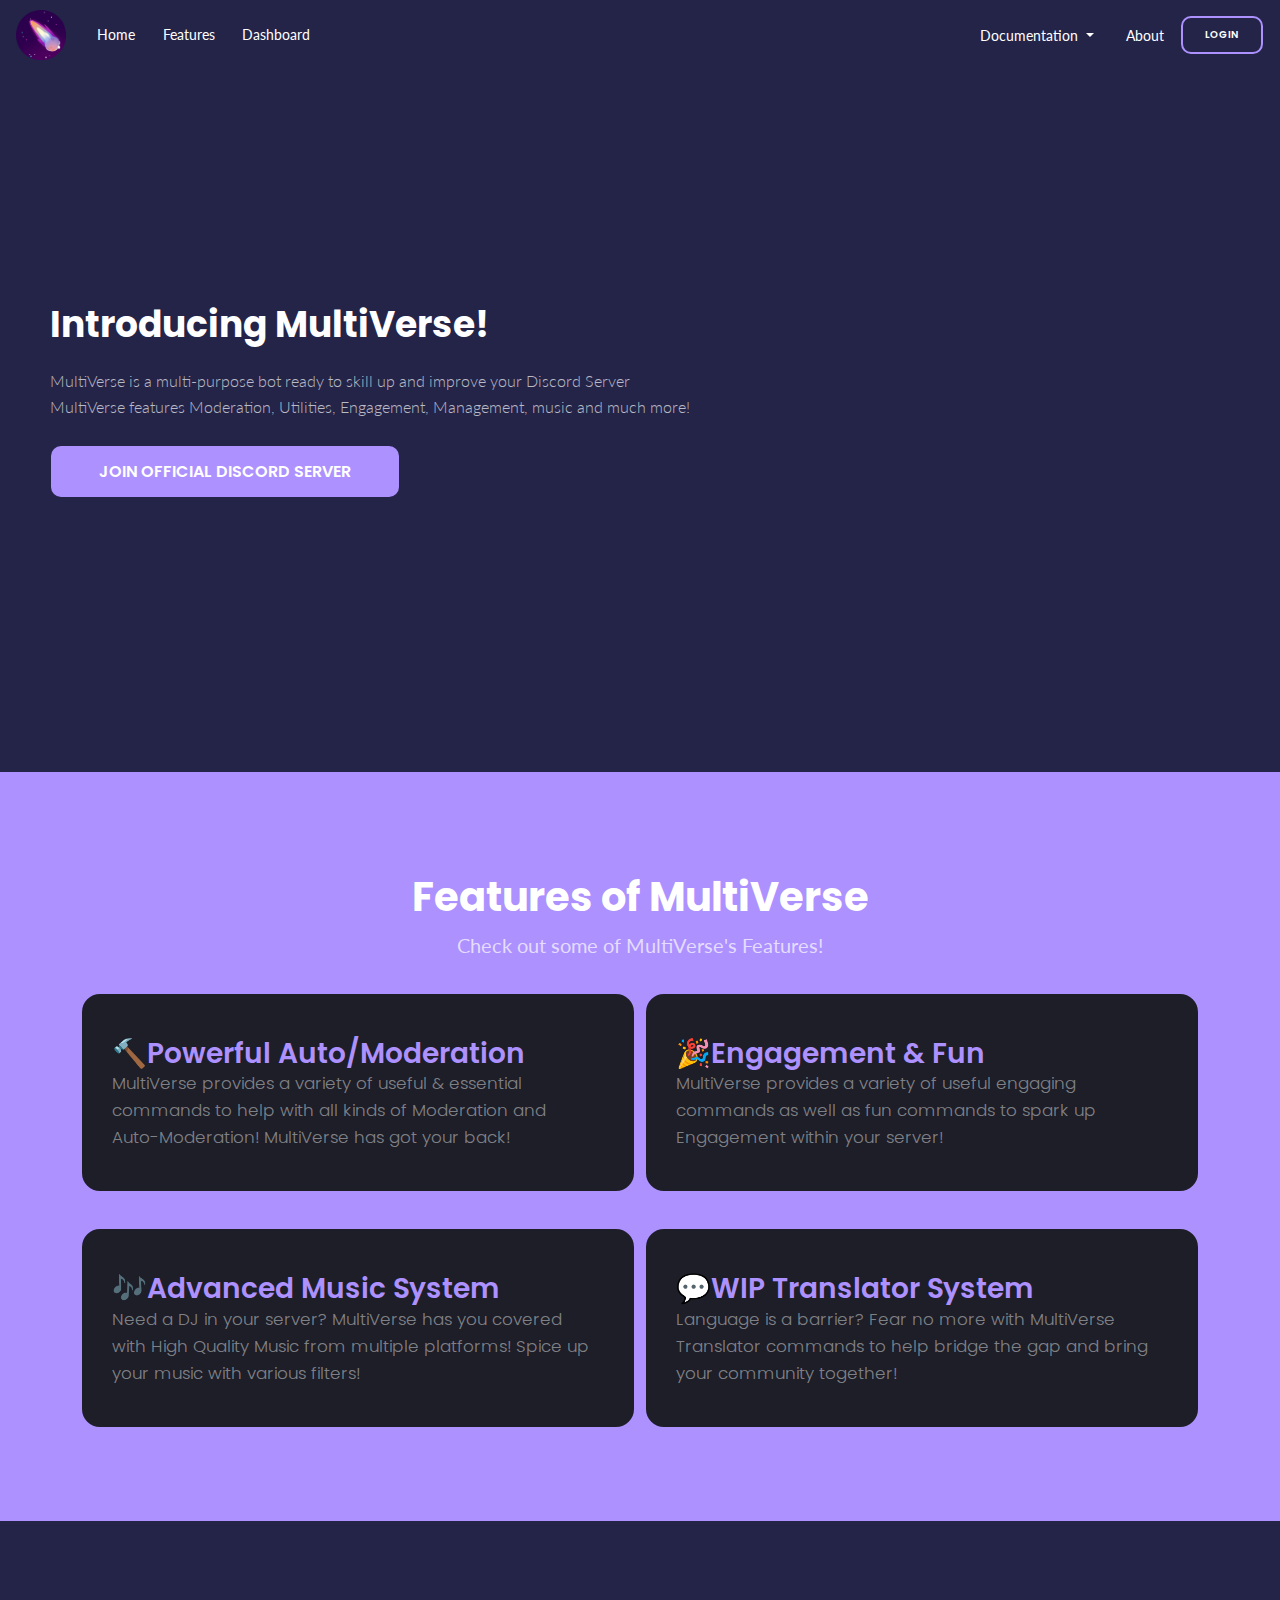
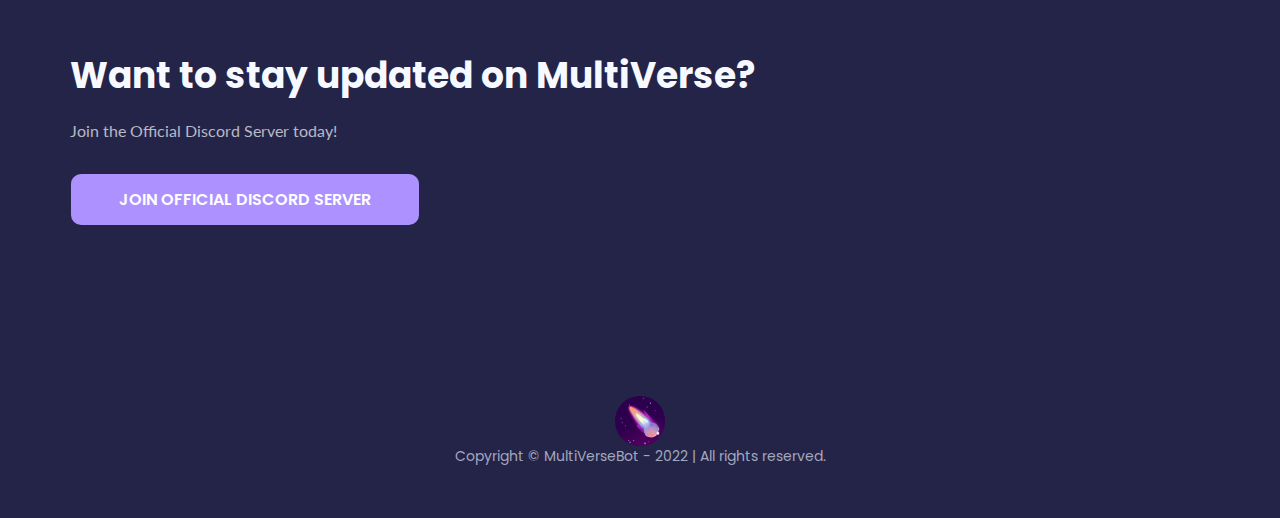
==== index.html @ 2a78997c "Update index.html pages href links" ====
<!DOCTYPE html>
<html lang="en">
<head>
    <meta charset="UTF-8">
    <meta name="viewport" content="width=device-width, initial-scale=1, shrink-to-fit=no">
    <link rel="stylesheet" href="src/css/bootstrap.min.css">
    <link rel="stylesheet" href="src/css/main.css">
    <link rel="stylesheet" href="src/css/now-ui-kit.css">
    <link href="https://fonts.googleapis.com/css?family=Poppins:300,400,600,700,800,900&display=swap" rel="stylesheet">
    <link href="https://fonts.googleapis.com/css?family=Montserrat:400,600,700,800,900&display=swap" rel="stylesheet">
    <link href="https://fonts.googleapis.com/css?family=Lato:300,400,600,700,800,900&display=swap" rel="stylesheet">
    <title>MultiVerse | Discord Bot</title>
    <link rel="icon" type="image/gif" href="src/assets/OfficialMeteor.gif">
</head>
<body>
<nav class="navbar navbar-expand-lg bg-transparent">
    <button class="navbar-toggler" type="button" data-toggle="collapse" data-target="#navbarSupportedContent" aria-controls="navbarSupportedContent" aria-expanded="false" aria-label="Toggle navigation">
        <img src="/src/assets/menuIcon.svg" width="20px" height="20px" style="max-width: none !important;">
    </button>
    <img src="src/assets/OfficialMeteor.gif" width="50" height="50">
    <div class="collapse navbar-collapse" id="navbarSupportedContent" style="margin-left: 20px !important">
        <ul class="navbar-nav mr-auto">
            <li class="nav-item active">
                <a class="nav-link" href="./index.html">Home <span class="sr-only">(current)</span></a>
            </li>
            <li class="nav-item">
                <a class="nav-link" href="src/features.html">Features</a>
            </li>
            <li class="nav-item">
                <a class="nav-link" href="">Dashboard</a>
            </li>
            <!--<li class="nav-item">
                <a class="nav-link" href="#">Premium</a>
            </li>-->
        </ul>
        <div class="nav-item dropdown">
            <a class="nav-link dropdown-toggle" href="#" id="navbarDropdown" role="button" data-toggle="dropdown" aria-haspopup="true" aria-expanded="false">
                Documentation
            </a>
            <div class="dropdown-menu" aria-labelledby="navbarDropdown">
                <a class="dropdown-item" href="#">Commands</a>
                <a class="dropdown-item" href="#">Tutorials</a>
                <div class="dropdown-divider"></div>
                <!--<a class="dropdown-item" href="#">Server settings</a>-->
            </div>
        </div>
        <div class="nav-item">
            <a class="nav-link" href="src/about.html">About</a>
        </div>
        <button class="btn login-btn btn-outline-accent my-2 my-sm-0" style="font-size: 10px !important;font-family: poppins !important;">LOGIN</button>
    </div>
</nav>

</div>
<div class="heading">
    <h1 class="display-5 title">Introducing MultiVerse!</h1>
    <p class="subtitle">MultiVerse is a multi-purpose bot ready to skill up and improve your Discord Server<br />MultiVerse features Moderation, Utilities, Engagement, Management, music and much more!</p>
    <a class="btn btn-primary btn-lg" href="https://discord.gg/g6a9Dkzg5C" target="_blank" role="button">Join Official Discord Server</a>
    <!--<a class="btn btn-secondary btn-lg" href="#" target="_blank" role="button">Add to server</a>-->
    <br /><br /><br /><br /><br /><br />
    
</div>



<div class="features">
    <div class="title">Features of MultiVerse</div>
    <div class="subtitle">Check out some of MultiVerse's Features!</div>
    <div class="cards">
        <div class="card" style="width: 35rem;">
        <div class="card-body">
            <h5 class="card-title">🔨Powerful Auto/Moderation</h5>
            <p class="card-text">MultiVerse provides a variety of useful & essential commands to help with all kinds of Moderation and Auto-Moderation! MultiVerse has got your back!</p>
        </div>
    </div>
        <div class="card" style="width: 35rem;">
            <div class="card-body">
                <h5 class="card-title">🎉Engagement & Fun</h5>
                <p class="card-text">MultiVerse provides a variety of useful engaging commands as well as fun commands to spark up Engagement within your server!</p>
            </div>
        </div>
        <div class="card" style="width: 35rem;">
            <div class="card-body">
                <h5 class="card-title">🎶Advanced Music System</h5>
                <p class="card-text">Need a DJ in your server? MultiVerse has you covered with High Quality Music from multiple platforms! Spice up your music with various filters!</p>
            </div>
        </div>
        <div class="card" style="width: 35rem;">
            <div class="card-body">
                <h5 class="card-title">💬WIP Translator System</h5>
                <p class="card-text">Language is a barrier? Fear no more with MultiVerse Translator commands to help bridge the gap and bring your community together!</p>
            </div>
        </div>
        
    </div>
    
</div>
<!--<div class="statistics">
    <div class="cards">
        <div class="card statistic" style="width: 18rem;">
            <div class="card-body">
                <p class="card-title" style="font-size: 50px !important;line-height: 15px !important;letter-spacing: -0.06em !important;font-weight: bold !important;">000</h1>
                <p style="font-weight: bold !important;font-size: 20px !important;">servers</p>
            </div>
        </div>
        <div class="card statistic" style="width: 18rem;">
            <div class="card-body">
                <p class="card-title" style="font-size: 50px !important;line-height: 15px !important;letter-spacing: -0.06em !important;font-weight: bold !important;">000</h1>
                <p style="font-weight: bold !important;font-size: 20px !important;">users</p>
            </div>
        </div>
        <div class="card statistic" style="width: 18rem;">
            <div class="card-body">
                <p class="card-title" style="font-size: 50px !important;line-height: 15px !important;letter-spacing: -0.06em !important;font-weight: bold !important;">000</h1>
                <p style="font-weight: bold !important;font-size: 20px !important;">channels</p>
            </div>
        </div>
    </div>
</div>
-->
<div class="page_end">
    <div class="start">
        <div class="card">
            <div class="card-body gs-card">
                <div class="title">Want to stay updated on MultiVerse?</div>
                <div class="subtitle">Join the Official Discord Server today!</div>
                <br/>
                <a class="btn btn-primary btn-lg" href="https://discord.gg/g6a9Dkzg5C" target="_blank" role="button">Join Official Discord Server</a>
            </div><br />
        </div>
    </div>
    <div class="footer">
        <div class="bot-footer">
            <img src="src/assets/OfficialMeteor.gif" width="50px"><br/>
            Copyright © MultiVerseBot - 2022 | All rights reserved.
        </div><br/>
    
<script src="https://code.jquery.com/jquery-3.3.1.slim.min.js" integrity="sha384-q8i/X+965DzO0rT7abK41JStQIAqVgRVzpbzo5smXKp4YfRvH+8abtTE1Pi6jizo" crossorigin="anonymous"></script>
<script src="https://cdnjs.cloudflare.com/ajax/libs/popper.js/1.14.7/umd/popper.min.js" integrity="sha384-UO2eT0CpHqdSJQ6hJty5KVphtPhzWj9WO1clHTMGa3JDZwrnQq4sF86dIHNDz0W1" crossorigin="anonymous"></script>
<script src="https://stackpath.bootstrapcdn.com/bootstrap/4.3.1/js/bootstrap.min.js" integrity="sha384-JjSmVgyd0p3pXB1rRibZUAYoIIy6OrQ6VrjIEaFf/nJGzIxFDsf4x0xIM+B07jRM" crossorigin="anonymous"></script>
<script src="js/now-ui-kit.min.js"></script>
</body>
</html>
---- src/css/main.css ----
body {
    font-family: 'Poppins', sans-serif !important;
    background-color: #242449;
    
    background-repeat: no-repeat;
    background-attachment: fixed;
    background-size: cover;
    /* color: #fff; */
    -webkit-font-smoothing: antialiased;
    -moz-osx-font-smoothing: grayscale;
    text-rendering: optimizeLegibility;
    border-top: 0px #3d0a0a solid !important;
    font-size: 16px;
}

.nav-link {
     font-size: 14px !important;
     background: transparent !important;
     font-family: Lato, sans-serif !important;
     text-transform: capitalize !important;
 }
 .nav-link:hover {
     background: transparent !important;
     color: #AD91FF !important;
     font-weight: bold !important;
 }

 .login-btn {
     border: 2px solid #AD91FF !important;
     font-size: 10px !important;
 }
 .login-btn:hover {
     background: #AD91FF !important;
 }
.navbar {
    box-shadow: none !important
}

.navbar-brand {
    font-size: 25px !important
}

.navbar-toggler-icon {
    color: #fff !important
}

.btn {
    border-radius: 10px !important;
    font-size: 16px !important;
    font-weight: 600 !important;
    text-transform: uppercase !important;
}

.btn-primary {
    background-color: #AD91FF!important
}
.btn-secondary {
    background-color: #2C2F33 !important
}
.heading {
    padding: 160px 50px !important;
    color: #fff !important;
    /* background-image: url("../assets/wavy-purple.svg") !important; */
    
    background-position: left !important;
    background-size: 100% !important;
    background-repeat: no-repeat !important;
    
}

.heading  {
    background-image: url("");
    background-repeat: no-repeat;
    width: auto;
    height: fit-content;
}

.background1 {
    background-repeat: no-repeat;
    
    
    
    
}


.title {
    line-height: 90px !important;
    margin-bottom: -2px !important;
    font-size: 36px !important
}

.subtitle {
    color: rgba(255, 255, 255, 0.685) !important;
    font-size: 16px !important;
    font-family: 'Lato', sans-serif;
}


.features {
    text-align: center !important;
    background: #AD91FF !important;
    padding: 60px 50px !important;
    /*background-image: url("../assets/wavy-dark.svg") !important;*/
    background-position: bottom !important;
    background-size: 200% !important;
    background-repeat: no-repeat !important;
}
.features .title {
    font-size: 40px !important;
    color: #ffffff !important;
    line-height: 70px !important;
}

.features .subtitle {
    font-size: 20px !important;
    color: #a2a8bd;
}

.features .card-body {
    text-align: left !important;
}

.features .card-title {
    margin: 0 0 -3px !important;
}
.cards {
    margin-top: 30px !important;
}

.card {
    border-radius: 5px !important;
    box-shadow: none !important;
}

.card-title {
    font-size: 28px !important;
    font-weight: 600 !important;
    color: #AD91FF !important;
}

.statistics {
    text-align: center !important;
    padding-top: 300px !important;
}

.statistics .card-body{
    padding: 0 !important;
    height: 280 !important;
    width: 332 !important;
    max-height: 280 !important;
    max-width: 332 !important;
}

.statistics .title {
    font-size: 40px !important;
    color: #ffffff !important;
    line-height: 70px !important;
}

.statistics .subtitle {
    font-size: 20px !important;
    color: #a2a8bd;
}

.card.statistic {
    background: transparent !important;
    box-shadow: none !important;
    color: #f7f7f7 !important;
}


.page_end {
    /*background-image: url("../assets/wavy-light.svg") !important;*/
    background-position: bottom !important;
    background-size: 200% !important;
    background-repeat: no-repeat !important;
}
.start {
    padding: 60px 50px !important
}

.start .card {
    background: transparent !important;
    color: #f6f9ff !important;
}

.features .card {
    background: #1D1E28;
    border-radius: 22px !important;
    border: 4px solid #AD91FF;
}
.features .card-text {
color: rgba(255, 255, 255, 0.46) !important
}

.features .card-body {
    padding: 40px 40px 40px 30px !important;
}

.navbar-toggler-icon {
    color: #fff !important
}
.footer {
    
    text-align: center !important;
    padding: 5px 6px !important;
    color: #ecf2ff;
    padding: 30px 30px !important
}



.footer .bot-footer {
    text-align: center !important;
    color: #a2a8bd !important; 
    
}
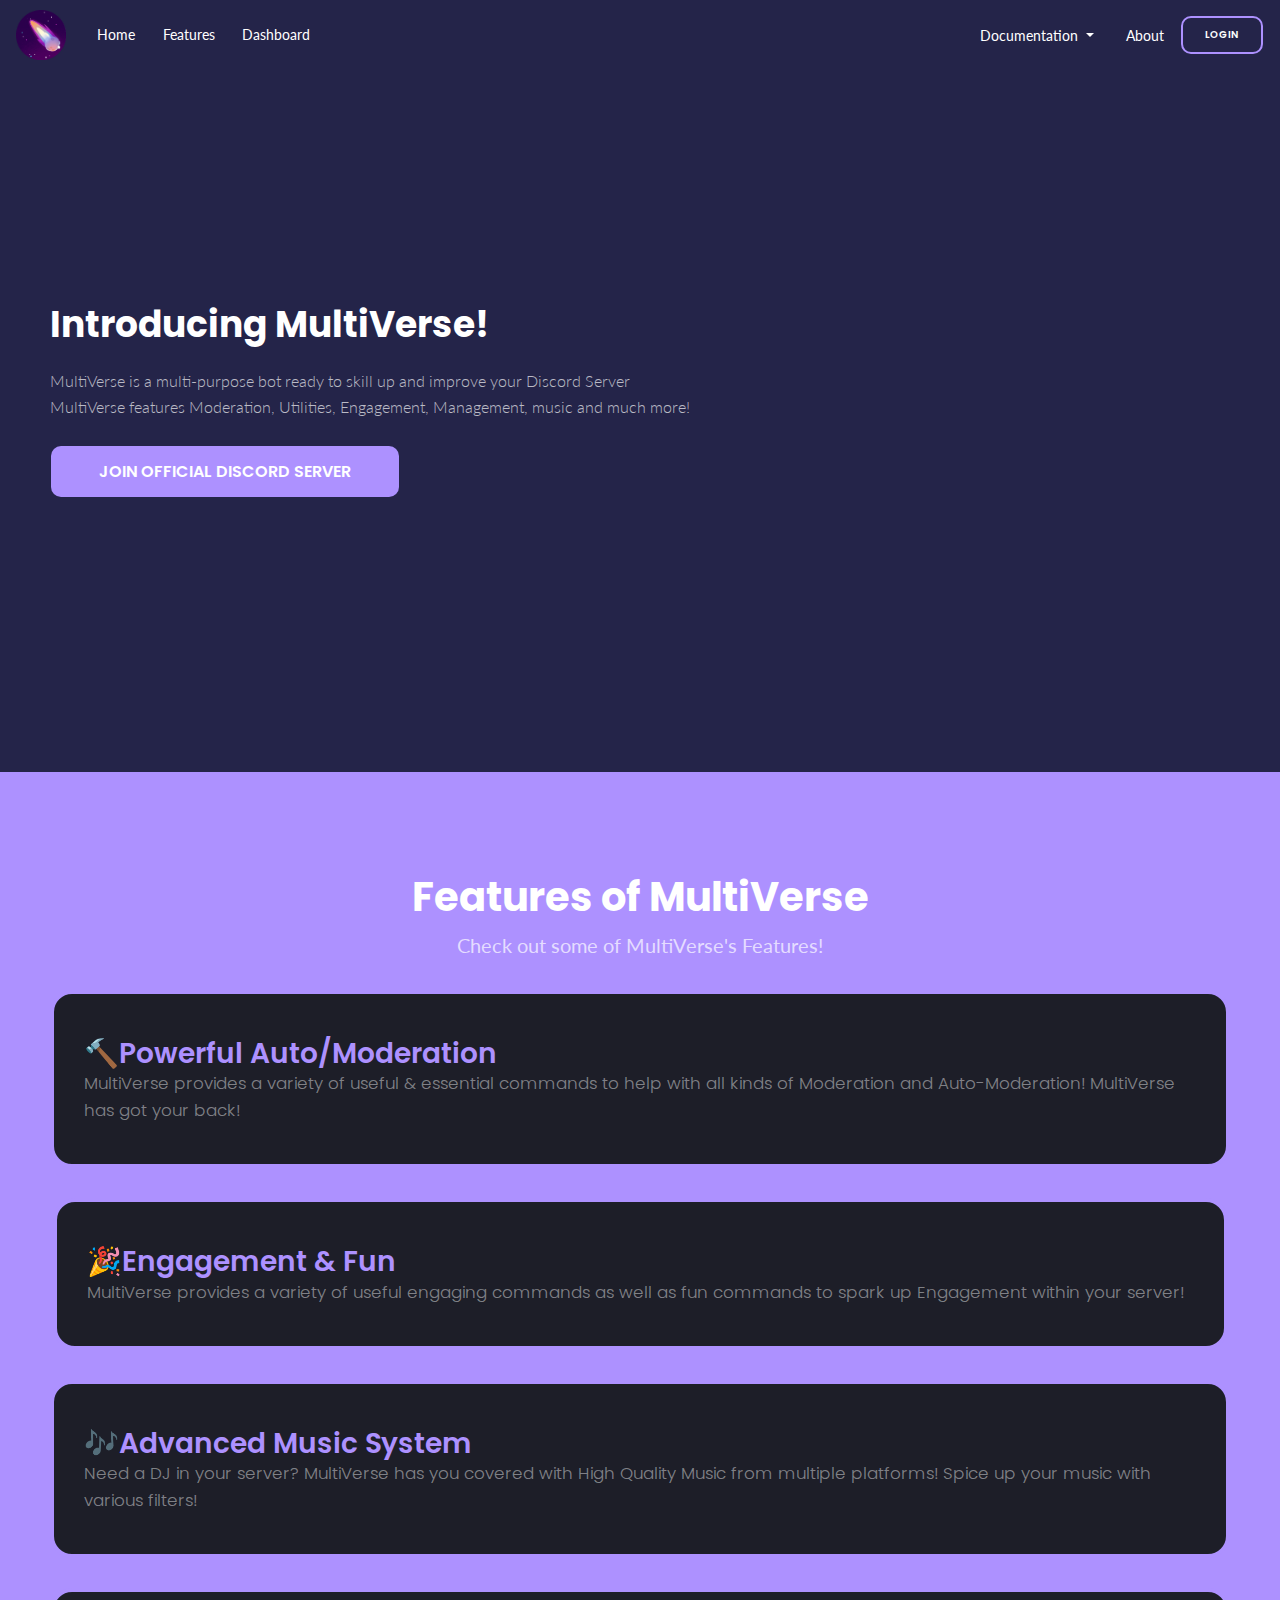
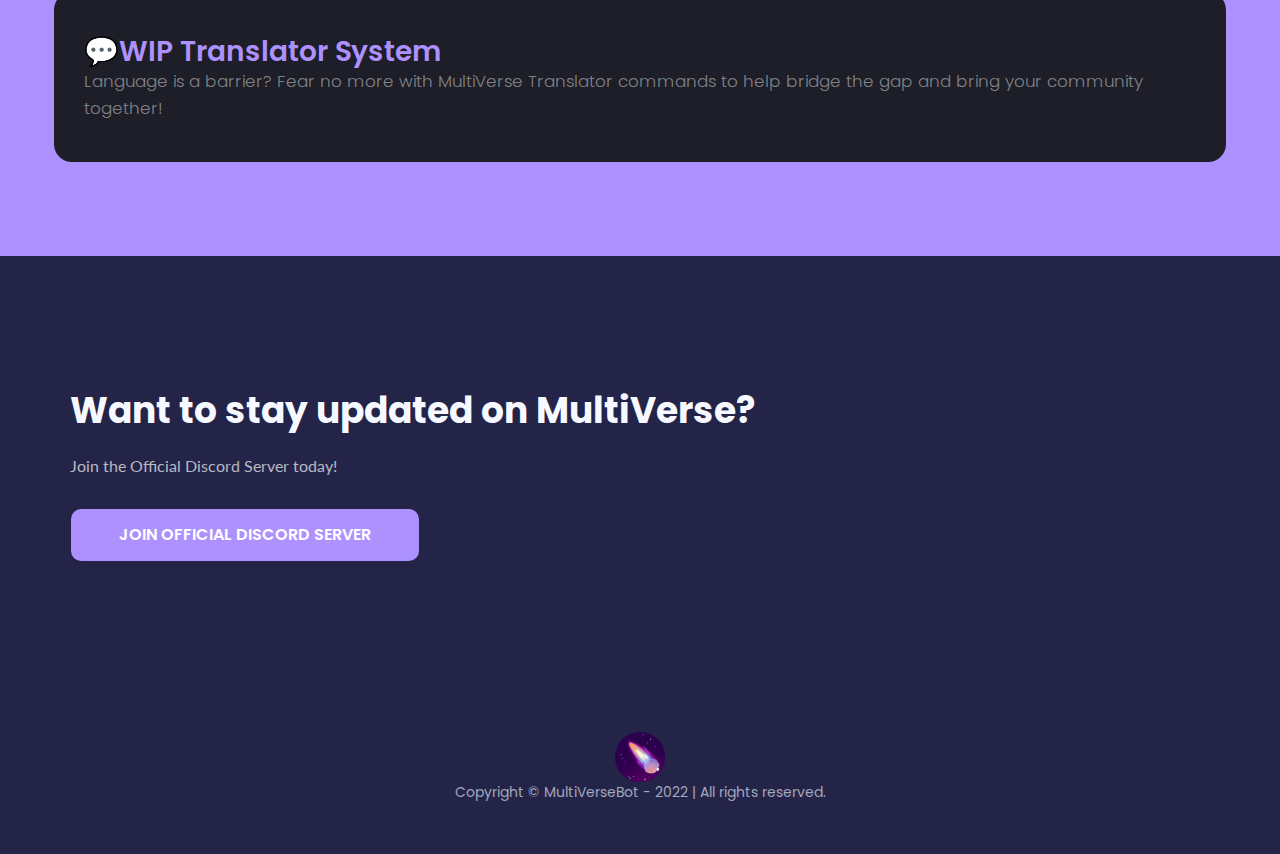
==== commit 1d22ee31: "Updated Index.html feature cards to be responsive on smaller devices" ====
--- a/index.html
+++ b/index.html
@@ -15,7 +15,7 @@
 <body>
 <nav class="navbar navbar-expand-lg bg-transparent">
     <button class="navbar-toggler" type="button" data-toggle="collapse" data-target="#navbarSupportedContent" aria-controls="navbarSupportedContent" aria-expanded="false" aria-label="Toggle navigation">
-        <img src="/src/assets/menuIcon.svg" width="20px" height="20px" style="max-width: none !important;">
+        <img src="src/assets/menuIcon.svg" width="20px" height="20px" style="max-width: none !important;">
     </button>
     <img src="src/assets/OfficialMeteor.gif" width="50" height="50">
     <div class="collapse navbar-collapse" id="navbarSupportedContent" style="margin-left: 20px !important">
@@ -67,25 +67,25 @@
     <div class="title">Features of MultiVerse</div>
     <div class="subtitle">Check out some of MultiVerse's Features!</div>
     <div class="cards">
-        <div class="card" style="width: 35rem;">
+        <div class="card" style="width: auto; height: auto;">
         <div class="card-body">
             <h5 class="card-title">🔨Powerful Auto/Moderation</h5>
             <p class="card-text">MultiVerse provides a variety of useful & essential commands to help with all kinds of Moderation and Auto-Moderation! MultiVerse has got your back!</p>
         </div>
     </div>
-        <div class="card" style="width: 35rem;">
+        <div class="card" style="width: auto; height: auto;">
             <div class="card-body">
                 <h5 class="card-title">🎉Engagement & Fun</h5>
                 <p class="card-text">MultiVerse provides a variety of useful engaging commands as well as fun commands to spark up Engagement within your server!</p>
             </div>
         </div>
-        <div class="card" style="width: 35rem;">
+        <div class="card" style="width: auto; height: auto;">
             <div class="card-body">
                 <h5 class="card-title">🎶Advanced Music System</h5>
                 <p class="card-text">Need a DJ in your server? MultiVerse has you covered with High Quality Music from multiple platforms! Spice up your music with various filters!</p>
             </div>
         </div>
-        <div class="card" style="width: 35rem;">
+        <div class="card" style="width: auto; height: auto;">
             <div class="card-body">
                 <h5 class="card-title">💬WIP Translator System</h5>
                 <p class="card-text">Language is a barrier? Fear no more with MultiVerse Translator commands to help bridge the gap and bring your community together!</p>
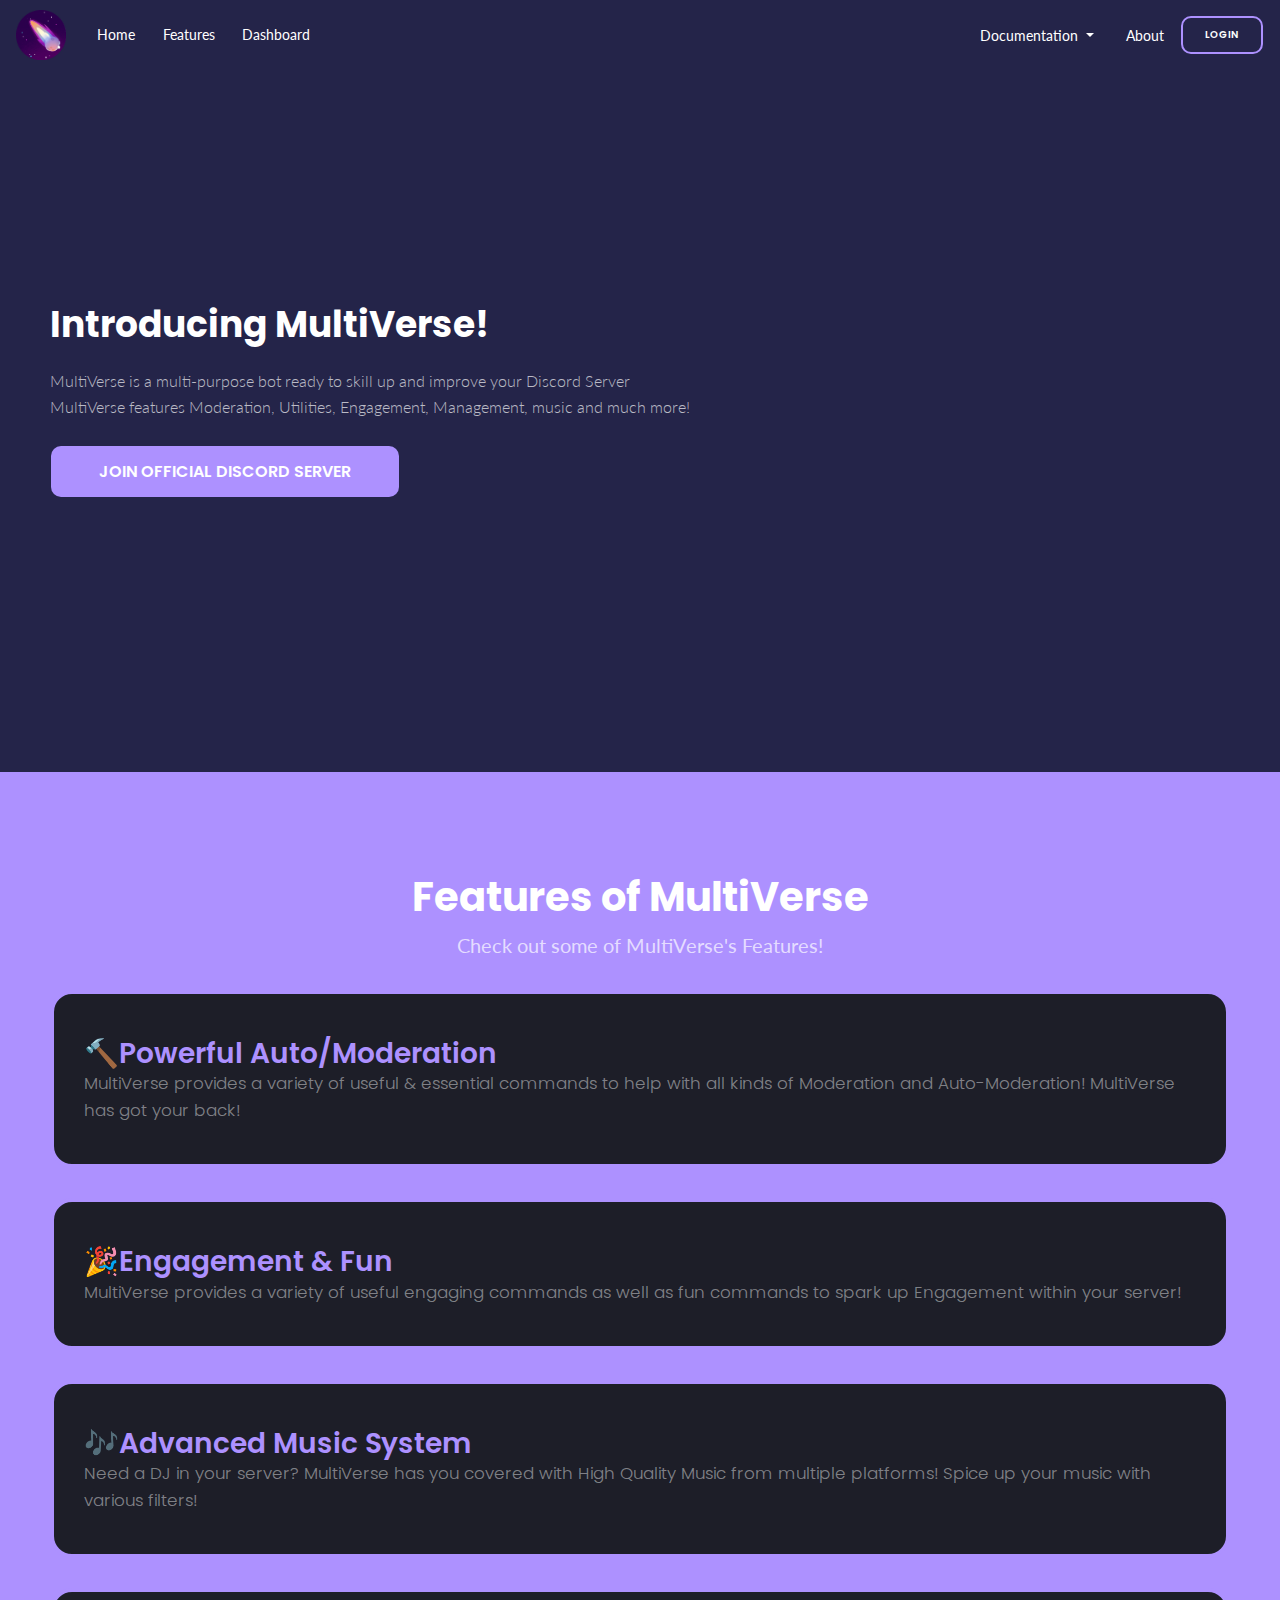
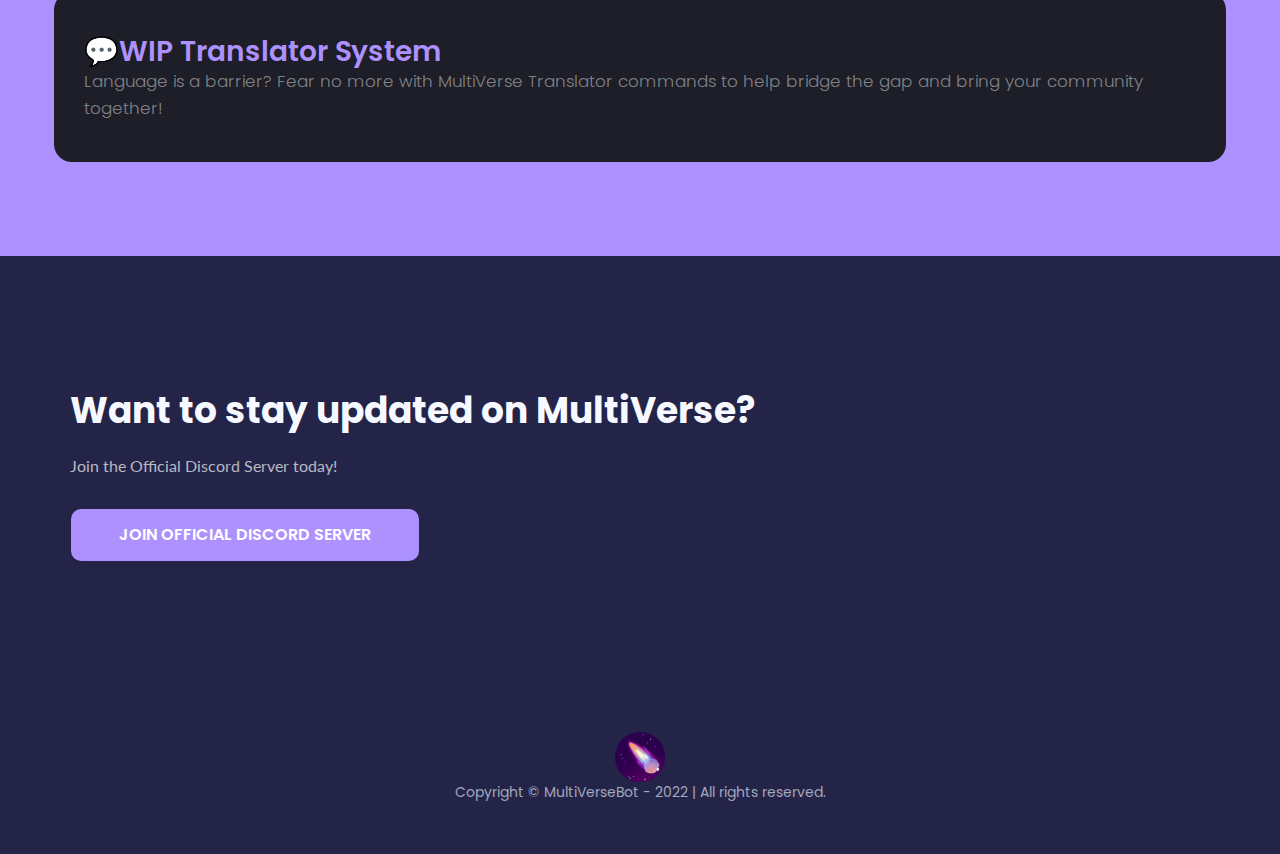
==== commit 8fceaa7c: "Updated website to be responsive on various device displays" ====
--- a/index.html
+++ b/index.html
@@ -67,25 +67,25 @@
     <div class="title">Features of MultiVerse</div>
     <div class="subtitle">Check out some of MultiVerse's Features!</div>
     <div class="cards">
-        <div class="card" style="width: auto; height: auto;">
+        <div class="card" >
         <div class="card-body">
             <h5 class="card-title">🔨Powerful Auto/Moderation</h5>
             <p class="card-text">MultiVerse provides a variety of useful & essential commands to help with all kinds of Moderation and Auto-Moderation! MultiVerse has got your back!</p>
         </div>
     </div>
-        <div class="card" style="width: auto; height: auto;">
+        <div class="card" >
             <div class="card-body">
                 <h5 class="card-title">🎉Engagement & Fun</h5>
                 <p class="card-text">MultiVerse provides a variety of useful engaging commands as well as fun commands to spark up Engagement within your server!</p>
             </div>
         </div>
-        <div class="card" style="width: auto; height: auto;">
+        <div class="card" >
             <div class="card-body">
                 <h5 class="card-title">🎶Advanced Music System</h5>
                 <p class="card-text">Need a DJ in your server? MultiVerse has you covered with High Quality Music from multiple platforms! Spice up your music with various filters!</p>
             </div>
         </div>
-        <div class="card" style="width: auto; height: auto;">
+        <div class="card" >
             <div class="card-body">
                 <h5 class="card-title">💬WIP Translator System</h5>
                 <p class="card-text">Language is a barrier? Fear no more with MultiVerse Translator commands to help bridge the gap and bring your community together!</p>
--- a/src/css/main.css
+++ b/src/css/main.css
@@ -215,4 +215,34 @@
     text-align: center !important;
     color: #a2a8bd !important; 
     
+}
+
+
+/* Extra small devices (phones, 600px and down) */
+@media only screen and (max-width: 600px) {
+    
+}
+
+/* Small devices (portrait tablets and large phones, 600px and up) */
+@media only screen and (min-width: 600px) {
+    
+}
+
+/* Medium devices (landscape tablets, 768px and up) */
+@media only screen and (min-width: 768px) {
+    
+}
+
+/* Large devices (laptops/desktops, 992px and up) */
+@media only screen and (min-width: 992px) {
+    
+}
+
+/* Extra large devices (large laptops and desktops, 1200px and up) */
+@media only screen and (min-width: 1200px) {
+    
+        
+        
+        
+    
 }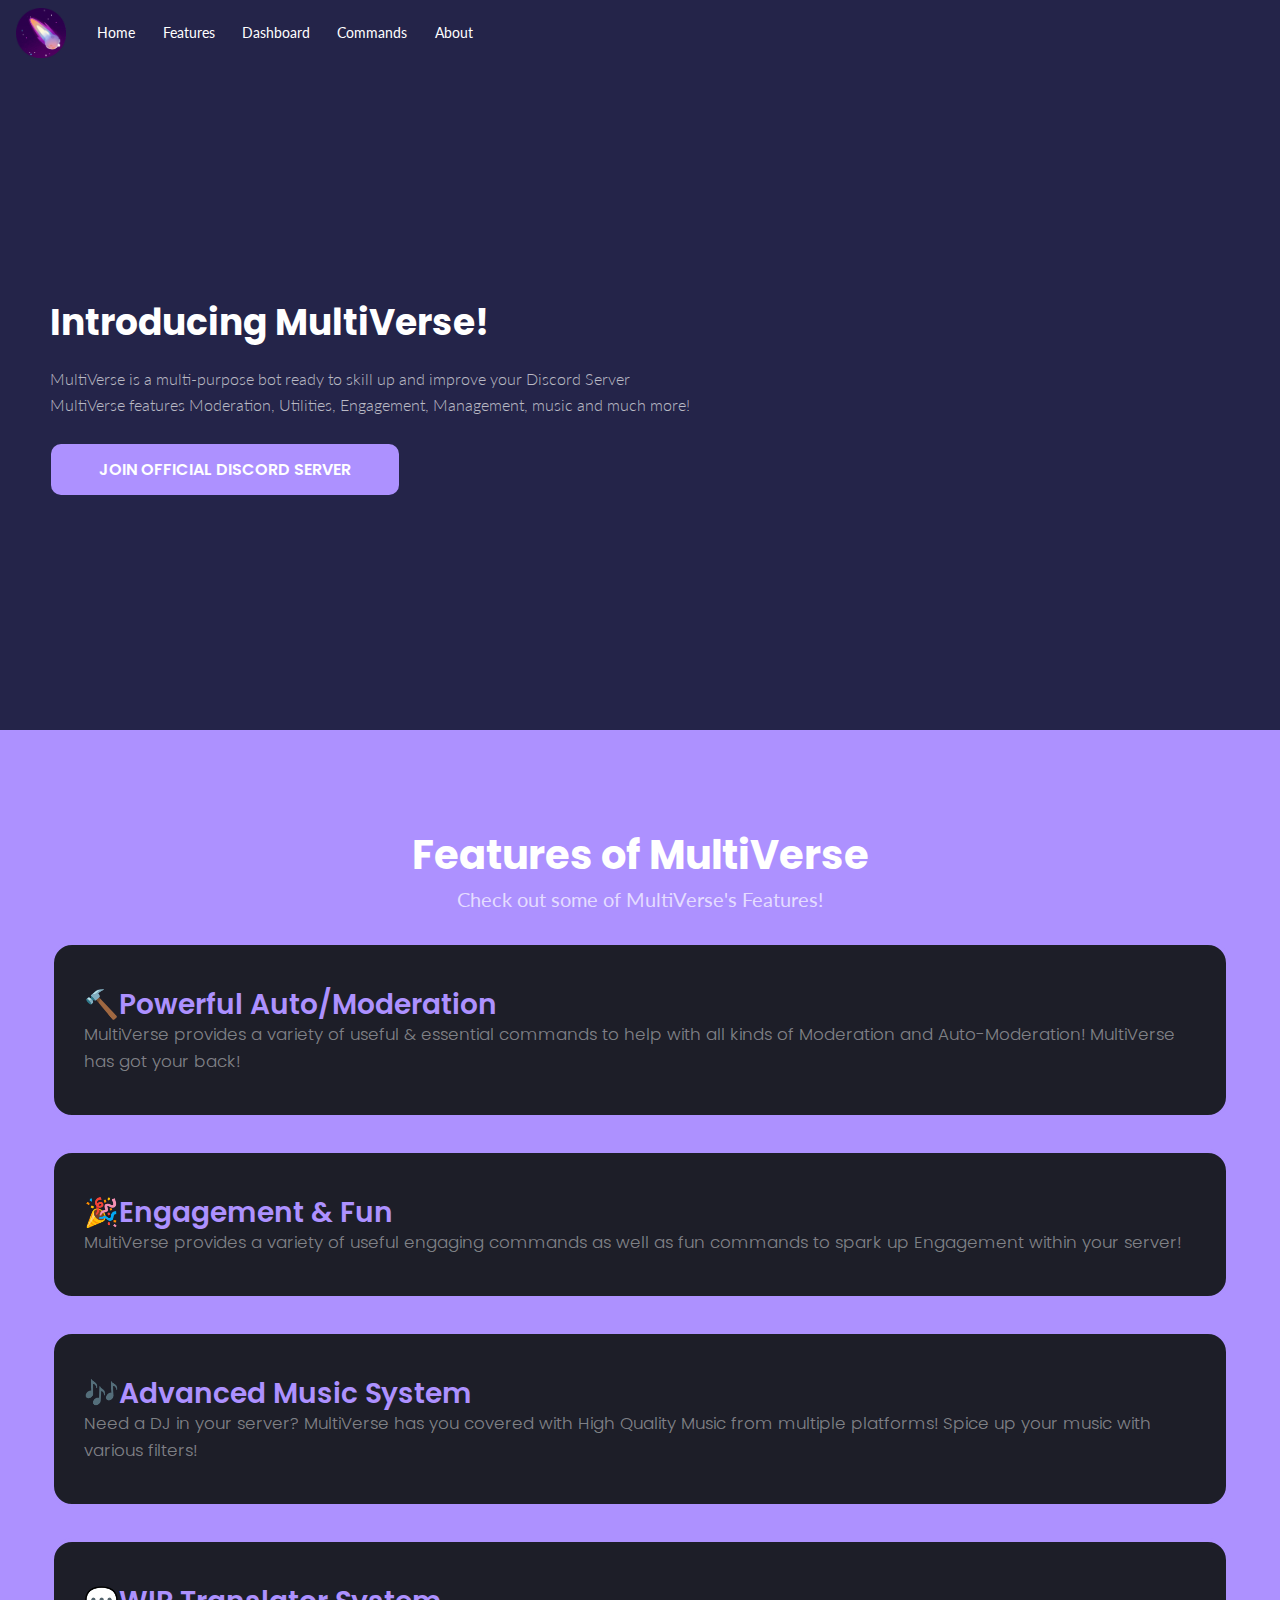
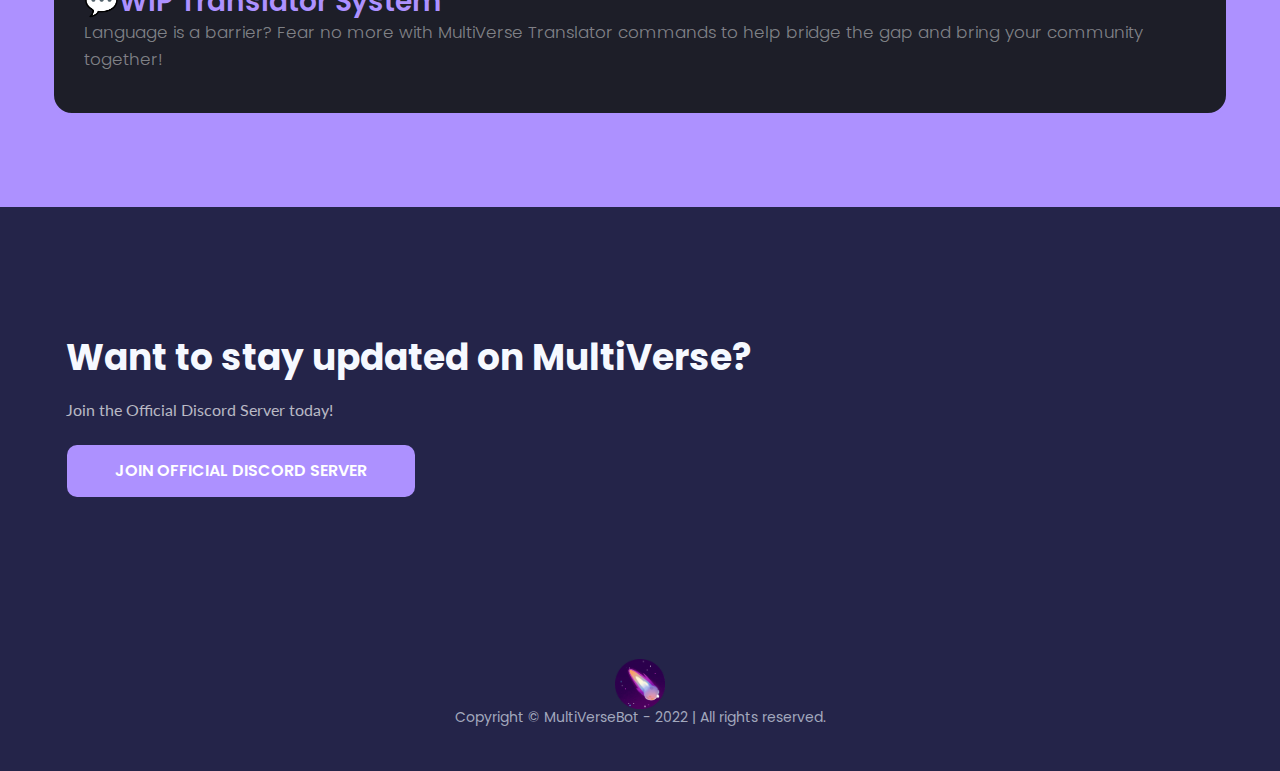
==== commit 38771051: "Website 0.0.2" ====
--- a/index.html
+++ b/index.html
@@ -21,33 +21,21 @@
     <div class="collapse navbar-collapse" id="navbarSupportedContent" style="margin-left: 20px !important">
         <ul class="navbar-nav mr-auto">
             <li class="nav-item active">
-                <a class="nav-link" href="./index.html">Home <span class="sr-only">(current)</span></a>
+                <a class="nav-link" href="../index.html">Home <span class="sr-only">(current)</span></a>
             </li>
             <li class="nav-item">
-                <a class="nav-link" href="src/features.html">Features</a>
+                <a class="nav-link" href="../src/features.html">Features</a>
             </li>
             <li class="nav-item">
-                <a class="nav-link" href="">Dashboard</a>
+                <a class="nav-link" href="../src/Dashboard.html">Dashboard</a>
             </li>
-            <!--<li class="nav-item">
-                <a class="nav-link" href="#">Premium</a>
-            </li>-->
+            <li class="nav-item">
+                <a class="nav-link" href="../src/Commands.html">Commands</a>
+            </li>
+            <li class="nav-item">
+                <a class="nav-link" href="../src/about.html">About</a>
+            </li>
         </ul>
-        <div class="nav-item dropdown">
-            <a class="nav-link dropdown-toggle" href="#" id="navbarDropdown" role="button" data-toggle="dropdown" aria-haspopup="true" aria-expanded="false">
-                Documentation
-            </a>
-            <div class="dropdown-menu" aria-labelledby="navbarDropdown">
-                <a class="dropdown-item" href="#">Commands</a>
-                <a class="dropdown-item" href="#">Tutorials</a>
-                <div class="dropdown-divider"></div>
-                <!--<a class="dropdown-item" href="#">Server settings</a>-->
-            </div>
-        </div>
-        <div class="nav-item">
-            <a class="nav-link" href="src/about.html">About</a>
-        </div>
-        <button class="btn login-btn btn-outline-accent my-2 my-sm-0" style="font-size: 10px !important;font-family: poppins !important;">LOGIN</button>
     </div>
 </nav>
 
@@ -57,7 +45,7 @@
     <p class="subtitle">MultiVerse is a multi-purpose bot ready to skill up and improve your Discord Server<br />MultiVerse features Moderation, Utilities, Engagement, Management, music and much more!</p>
     <a class="btn btn-primary btn-lg" href="https://discord.gg/g6a9Dkzg5C" target="_blank" role="button">Join Official Discord Server</a>
     <!--<a class="btn btn-secondary btn-lg" href="#" target="_blank" role="button">Add to server</a>-->
-    <br /><br /><br /><br /><br /><br />
+    <br /><br /><br /><br /><br />
     
 </div>
 
@@ -140,4 +128,4 @@
 <script src="https://stackpath.bootstrapcdn.com/bootstrap/4.3.1/js/bootstrap.min.js" integrity="sha384-JjSmVgyd0p3pXB1rRibZUAYoIIy6OrQ6VrjIEaFf/nJGzIxFDsf4x0xIM+B07jRM" crossorigin="anonymous"></script>
 <script src="js/now-ui-kit.min.js"></script>
 </body>
-</html>
+</html>